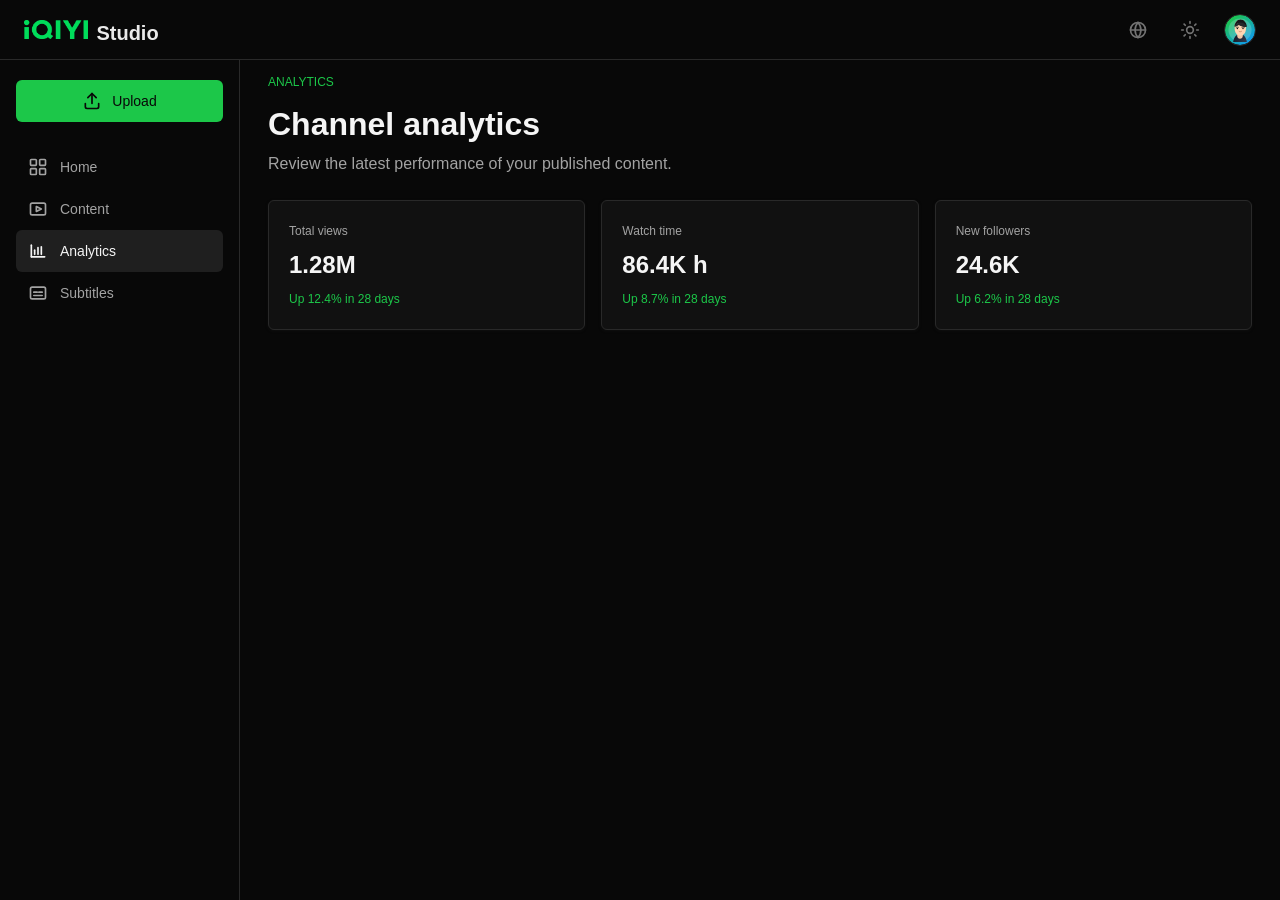
==== analytics.html @ 5b7f3abf "Fix IQ Studio home navigation and update template" ====
<!doctype html>
<html lang="zh-CN" data-theme="dark">
  <head>
    <meta charset="UTF-8" />
    <meta name="viewport" content="width=device-width, initial-scale=1.0" />
    <title>Studio</title>
    <script>
      (() => {
        const storageKey = "studio-theme";
        const root = document.documentElement;
        try {
          const savedTheme = localStorage.getItem(storageKey);
          const defaultTheme = "dark";
          const theme = savedTheme === "dark" || savedTheme === "light" ? savedTheme : defaultTheme;
          root.dataset.theme = theme;
          root.style.colorScheme = theme;
        } catch (error) {
          root.dataset.theme = "dark";
          root.style.colorScheme = "dark";
        }
      })();
    </script>
    <link rel="stylesheet" href="design-system.css" />
    <style>
      * {
        box-sizing: border-box;
      }

      html,
      body {
        height: 100%;
      }

      body {
        margin: 0;
        overflow: hidden;
        background: var(--color-bg-page);
        color: var(--color-text-default);
        font-family: "Inter", "Inter var", "PingFang SC", "Microsoft YaHei", Arial, sans-serif;
      }

      button,
      a {
        font: inherit;
      }

      .topbar {
        position: fixed;
        inset: 0 0 auto 0;
        z-index: 100;
        height: 60px;
        display: flex;
        align-items: center;
        justify-content: space-between;
        gap: 24px;
        padding: 0 24px;
        background: var(--color-bg-page);
        border-bottom: 1px solid var(--color-border-subtle);
      }

      .brand {
        display: flex;
        align-items: center;
        gap: 8px;
        min-width: 0;
        color: inherit;
        text-decoration: none;
        border-radius: var(--radius-small);
      }

      .brand:focus-visible {
        outline: 2px solid var(--color-brand-primary);
        outline-offset: 4px;
      }

      .brand-logo-link {
        display: inline-flex;
        align-items: center;
        border-radius: var(--radius-small);
      }

      .brand-logo-link:focus-visible {
        outline: none;
      }

      .brand-logo {
        display: block;
        width: auto;
        height: 20px;
        object-fit: contain;
        object-position: left center;
      }

      .brand-title {
        transform: translateY(2.5px);
        font-size: var(--text-title-2-size);
        line-height: var(--text-title-2-line-height);
        font-weight: var(--text-title-2-weight);
        letter-spacing: 0;
        white-space: nowrap;
      }

      .topbar-actions {
        display: flex;
        align-items: center;
        gap: 16px;
      }

      .language-switch,
      .theme-switch {
        position: relative;
        display: inline-flex;
      }

      .icon-button {
        width: 36px;
        height: 36px;
        display: inline-flex;
        align-items: center;
        justify-content: center;
        padding: 0;
        border: 0;
        border-radius: var(--radius-default);
        background: transparent;
        color: var(--color-text-tertiary);
        cursor: pointer;
      }

      .icon-button:hover {
        background: var(--color-bg-hover);
        color: var(--color-text-default);
      }

      .theme-icon {
        width: 20px;
        height: 20px;
      }

      html[data-theme="light"] .theme-icon-sun,
      html[data-theme="dark"] .theme-icon-moon {
        display: none;
      }

      .language-trigger:focus-visible,
      .language-switch.is-open .language-trigger {
        border-color: var(--color-action-primary);
        color: var(--color-action-primary);
        box-shadow: var(--shadow-focus);
      }

      .language-tooltip,
      .theme-tooltip {
        position: absolute;
        top: calc(100% + 8px);
        left: 50%;
        z-index: 30;
        padding: 5px 8px;
        border-radius: var(--radius-small);
        background: var(--color-bg-inverse);
        color: var(--color-text-inverse);
        font-size: var(--text-caption-size);
        line-height: var(--text-caption-line-height);
        white-space: nowrap;
        opacity: 0;
        pointer-events: none;
        transform: translate(-50%, -2px);
        transition: opacity 120ms ease 250ms, transform 120ms ease 250ms;
      }

      .language-switch:hover .language-tooltip,
      .theme-switch:hover .theme-tooltip {
        opacity: 1;
        transform: translate(-50%, 0);
      }

      .language-switch.is-open .language-tooltip,
      .language-switch.suppress-tooltip .language-tooltip,
      .language-switch.tooltip-muted .language-tooltip,
      .theme-switch.tooltip-muted .theme-tooltip,
      .theme-switch.suppress-tooltip .theme-tooltip {
        opacity: 0;
        transform: translate(-50%, -2px);
        transition-delay: 0ms;
      }

      .account-entry {
        position: relative;
        display: inline-flex;
      }

      .account-tooltip {
        position: absolute;
        top: calc(100% + 8px);
        left: 50%;
        z-index: 30;
        padding: 5px 8px;
        border-radius: var(--radius-small);
        background: var(--color-bg-inverse);
        color: var(--color-text-inverse);
        font-size: var(--text-caption-size);
        line-height: var(--text-caption-line-height);
        white-space: nowrap;
        opacity: 0;
        pointer-events: none;
        transform: translate(-50%, -2px);
        transition: opacity 120ms ease 250ms, transform 120ms ease 250ms;
      }

      .account-entry:hover .account-tooltip {
        opacity: 1;
        transform: translate(-50%, 0);
      }

      .account-entry.is-open .account-tooltip,
      .account-entry.tooltip-muted .account-tooltip,
      .account-entry.suppress-tooltip .account-tooltip {
        opacity: 0;
        transform: translate(-50%, -2px);
        transition-delay: 0ms;
      }

      .account-menu {
        position: absolute;
        top: calc(100% + 8px);
        right: 0;
        z-index: 40;
        min-width: 224px;
        padding: 6px;
        border: 1px solid var(--color-border-subtle);
        border-radius: var(--radius-default);
        background: var(--color-bg-elevated);
        box-shadow: var(--shadow-overlay);
      }

      .account-menu[hidden] {
        display: none;
      }

      .account-profile {
        display: flex;
        align-items: center;
        gap: 12px;
        padding: 8px 10px 10px;
        border-radius: var(--radius-small);
      }

      .account-profile-avatar-wrap {
        position: relative;
        width: 40px;
        height: 40px;
        flex: 0 0 auto;
        border-radius: var(--radius-full);
        overflow: hidden;
      }

      .account-profile-avatar {
        display: block;
        width: 100%;
        height: 100%;
        border-radius: inherit;
      }

      .account-profile-avatar-overlay {
        position: absolute;
        inset: 0;
        display: grid;
        place-items: center;
        background: var(--color-overlay-black-default);
        color: var(--neutral-0);
        opacity: 0;
        transition: opacity 120ms ease;
      }

      .account-profile-avatar-overlay .icon {
        width: 18px;
        height: 18px;
        stroke-width: 2;
      }

      .account-profile:hover {
        background: var(--color-bg-overlay-hover);
      }

      .account-profile:focus-within {
        background: var(--color-bg-overlay-hover);
      }

      .account-profile:hover .account-profile-avatar-overlay,
      .account-profile:focus-within .account-profile-avatar-overlay {
        opacity: 1;
      }

      .account-profile-copy {
        min-width: 0;
      }

      .account-profile-name {
        margin: 0;
        color: var(--color-text-default);
        font-size: var(--text-body-size);
        line-height: var(--text-body-line-height);
        font-weight: var(--text-body-medium-weight);
      }

      .account-profile-id {
        margin: 0;
        color: var(--color-text-default);
        font-size: var(--text-caption-size);
        line-height: var(--text-caption-line-height);
        font-weight: var(--text-caption-weight);
      }

      .account-menu-divider {
        height: 1px;
        margin: 6px 0;
        background: var(--color-border-subtle);
      }

      .account-option {
        width: 100%;
        min-height: 40px;
        display: flex;
        align-items: center;
        gap: 10px;
        padding: 0 10px;
        border: 1px solid transparent;
        border-radius: var(--radius-small);
        background: transparent;
        color: var(--color-text-default);
        cursor: pointer;
        font-size: var(--text-body-size);
        line-height: var(--text-body-line-height);
        font-weight: var(--text-body-medium-weight);
        text-align: left;
      }

      .account-option .icon {
        width: 18px;
        height: 18px;
        stroke-width: 2;
      }

      .account-option:hover {
        background: var(--color-bg-overlay-hover);
        color: var(--color-text-default);
      }

      .account-option.sign-out {
        color: var(--color-text-default);
      }

      .language-menu {
        position: absolute;
        top: calc(100% + 8px);
        right: 0;
        z-index: 40;
        min-width: 132px;
        padding: 6px;
        border: 1px solid var(--color-border-subtle);
        border-radius: var(--radius-default);
        background: var(--color-bg-elevated);
        box-shadow: var(--shadow-overlay);
      }

      .language-menu[hidden] {
        display: none;
      }

      .language-option {
        width: 100%;
        min-height: 34px;
        display: flex;
        align-items: center;
        justify-content: space-between;
        gap: 12px;
        padding: 0 10px;
        border: 0;
        border-radius: var(--radius-small);
        background: transparent;
        color: var(--color-text-secondary);
        cursor: pointer;
        font-size: var(--text-body-size);
        line-height: var(--text-body-line-height);
        font-weight: var(--text-body-medium-weight);
        text-align: left;
      }

      .language-option:hover {
        background: var(--color-bg-overlay-hover);
        color: var(--color-text-default);
      }

      .language-option[aria-selected="true"] {
        background: transparent;
        color: var(--color-action-primary);
        font-weight: var(--text-body-medium-weight);
      }

      .language-option[aria-selected="true"]:hover {
        background: var(--color-bg-overlay-hover);
        color: var(--color-action-primary);
      }

      .avatar-button {
        width: 32px;
        height: 32px;
        padding: 0;
        border: 1px solid var(--color-border-subtle);
        border-radius: var(--radius-full);
        background: var(--color-bg-container);
        cursor: pointer;
      }

      .avatar-button:focus-visible,
      .icon-button:focus-visible,
      .upload-button:focus-visible,
      .nav-link:focus-visible {
        outline: none;
      }

      .avatar-button:focus-visible,
      .icon-button:focus-visible,
      .upload-button:focus-visible {
        border-color: var(--color-action-primary);
        box-shadow: var(--shadow-focus);
      }

      .avatar {
        display: block;
        width: 100%;
        height: 100%;
        border-radius: var(--radius-full);
      }

      .sidebar {
        position: fixed;
        top: 60px;
        bottom: 0;
        left: 0;
        width: 240px;
        display: flex;
        flex-direction: column;
        gap: 0;
        padding: 20px 16px;
        background: var(--color-bg-page);
        border-right: 1px solid var(--color-border-subtle);
      }

      .upload-button {
        width: 100%;
        min-height: 42px;
        display: inline-flex;
        align-items: center;
        justify-content: center;
        gap: 10px;
        border: 0;
        border-radius: var(--radius-default);
        background: var(--color-action-primary);
        color: var(--color-text-inverse);
        font-size: var(--text-body-size);
        line-height: var(--text-body-line-height);
        font-weight: var(--text-body-medium-weight);
        cursor: pointer;
        margin-bottom: 24px;
        transition: transform 160ms ease, box-shadow 160ms ease, background 160ms ease;
      }

      .upload-button:hover {
        background: var(--color-action-primary-hover);
        box-shadow: var(--shadow-hover);
      }

      .upload-button:active {
        transform: translateY(1px);
      }

      .nav-list {
        display: grid;
        row-gap: 0;
        column-gap: 0;
        margin: 0;
        padding: 0;
        list-style: none;
      }

      .nav-link {
        min-height: 42px;
        display: flex;
        align-items: center;
        gap: 12px;
        padding: 0 12px;
        border-radius: var(--radius-default);
        color: var(--color-text-secondary);
        text-decoration: none;
        font-size: var(--text-body-size);
        line-height: var(--text-body-line-height);
        font-weight: var(--text-body-medium-weight);
        transition: background 120ms ease, color 120ms ease, transform 120ms ease;
      }

      .nav-link:hover {
        background: var(--color-bg-hover);
        color: var(--color-text-default);
      }

      .nav-link[aria-current="page"] {
        background: var(--color-bg-hover);
        color: var(--color-text-primary);
        font-weight: var(--text-body-medium-weight);
      }

      .nav-link:active {
        background: var(--color-bg-hover);
        color: var(--color-text-primary);
        transform: translateY(1px);
      }

      .icon {
        width: 20px;
        height: 20px;
        flex: 0 0 auto;
        stroke: currentColor;
        stroke-width: 2;
        stroke-linecap: round;
        stroke-linejoin: round;
        fill: none;
      }

      .shell {
        height: 100%;
        padding: 60px 0 0 240px;
      }

      .workspace {
        height: 100%;
        overflow: auto;
        padding: 12px 28px 28px;
      }

      .workspace-inner {
        min-height: 460px;
        display: grid;
        align-content: start;
        gap: 12px;
        padding: 0;
      }

      .eyebrow {
        margin: 0;
        color: var(--color-action-primary);
        font-size: var(--text-caption-medium-size);
        line-height: var(--text-caption-medium-line-height);
        font-weight: var(--text-caption-medium-weight);
        text-transform: uppercase;
      }

      .title-frame {
        display: grid;
        gap: 8px;
      }

      h1 {
        max-width: 720px;
        margin: 0;
        font-size: var(--text-display-size);
        line-height: var(--text-display-line-height);
        letter-spacing: 0;
      }

      .summary {
        max-width: 720px;
        margin: 0;
        color: var(--color-text-secondary);
        font-size: var(--text-body-large-size);
        line-height: var(--text-body-large-line-height);
        font-weight: var(--text-body-large-weight);
      }


      .analytics-grid {
        display: grid;
        grid-template-columns: repeat(3, minmax(0, 1fr));
        gap: 16px;
        margin-top: 12px;
      }

      .metric-card {
        min-width: 0;
        display: grid;
        gap: 8px;
        padding: 20px;
        border: 1px solid var(--color-border-subtle);
        border-radius: var(--radius-default);
        background: var(--color-bg-container);
        box-shadow: var(--shadow-surface);
      }

      .metric-label {
        color: var(--color-text-secondary);
        font-size: var(--text-caption-size);
        line-height: var(--text-caption-line-height);
        font-weight: var(--text-caption-weight);
      }

      .metric-value {
        color: var(--color-text-primary);
        font-size: var(--text-title-1-size);
        line-height: var(--text-title-1-line-height);
        font-weight: var(--text-title-1-weight);
      }

      .metric-change {
        color: var(--color-status-success);
        font-size: var(--text-caption-medium-size);
        line-height: var(--text-caption-medium-line-height);
        font-weight: var(--text-caption-medium-weight);
      }

      @media (max-width: 900px) {
        .analytics-grid { grid-template-columns: 1fr; }
      }

      @media (max-width: 720px) {
        body {
          overflow: auto;
        }

        .topbar {
          padding: 0 16px;
        }

        .brand-logo {
          height: 20px;
        }

        .brand-title {
          font-size: var(--text-title-3-size);
          line-height: var(--text-title-3-line-height);
          font-weight: var(--text-title-3-weight);
        }

        .sidebar {
          position: fixed;
          top: 60px;
          right: 0;
          bottom: auto;
          width: 100%;
          height: auto;
          padding: 12px 16px;
          border-right: 0;
          border-bottom: 1px solid var(--color-border-subtle);
        }

        .nav-list {
          grid-auto-flow: column;
          grid-auto-columns: max-content;
          overflow-x: auto;
          padding-bottom: 4px;
        }

        .shell {
          height: auto;
          padding: 158px 0 0;
        }

        .workspace {
          padding: 20px 16px;
        }

        .workspace-inner {
          padding: 0;
        }

        h1 {
          font-size: var(--text-title-1-size);
          line-height: var(--text-title-1-line-height);
        }
      }
    </style>
  </head>
  <body>
    <header class="topbar">
      <a class="brand" href="index.html" aria-label="IQ Studio home">
        <img class="brand-logo" src="logo.png" alt="iQIYI" />
        <span class="brand-title" data-i18n="studio">Studio</span>
      </a>
      <div class="topbar-actions">
        <div class="language-switch">
          <button class="icon-button language-trigger" type="button" aria-label="Switch language" data-i18n-aria-label="switchLanguage" aria-haspopup="listbox" aria-expanded="false">
            <svg class="icon" viewBox="0 0 24 24" aria-hidden="true">
              <circle cx="12" cy="12" r="9" />
              <path d="M3 12h18" />
              <path d="M12 3c2.3 2.5 3.5 5.5 3.5 9S14.3 18.5 12 21" />
              <path d="M12 3c-2.3 2.5-3.5 5.5-3.5 9s1.2 6.5 3.5 9" />
            </svg>
          </button>
          <span class="language-tooltip" role="tooltip" data-i18n="languageTooltip">Language</span>
          <div class="language-menu" role="listbox" aria-label="Language" data-i18n-aria-label="languageTooltip" hidden>
            <button class="language-option" type="button" role="option" data-lang="en" aria-selected="true">English</button>
            <button class="language-option" type="button" role="option" data-lang="zh" aria-selected="false">中文</button>
          </div>
        </div>
        <div class="theme-switch">
          <button class="icon-button theme-toggle" type="button" aria-label="Switch to light mode" data-theme-toggle>
            <svg class="icon theme-icon theme-icon-moon" viewBox="0 0 24 24" aria-hidden="true" data-theme-toggle-icon>
              <path d="M21 12.8A8.5 8.5 0 1 1 11.2 3a6.8 6.8 0 0 0 9.8 9.8Z" />
            </svg>
            <svg class="icon theme-icon theme-icon-sun" viewBox="0 0 24 24" aria-hidden="true">
              <circle cx="12" cy="12" r="4" />
              <path d="M12 2v2" />
              <path d="M12 20v2" />
              <path d="m4.93 4.93 1.41 1.41" />
              <path d="m17.66 17.66 1.41 1.41" />
              <path d="M2 12h2" />
              <path d="M20 12h2" />
              <path d="m6.34 17.66-1.41 1.41" />
              <path d="m19.07 4.93-1.41 1.41" />
            </svg>
          </button>
          <span class="theme-tooltip" role="tooltip" data-theme-tooltip>Light mode</span>
        </div>
        <div class="account-entry">
          <button class="avatar-button account-trigger" type="button" aria-label="Account" data-i18n-aria-label="accountTooltip" aria-haspopup="menu" aria-expanded="false">
            <img class="avatar" src="assets/avatar.svg" alt="" />
          </button>
          <span class="account-tooltip" role="tooltip" data-i18n="accountTooltip">Account</span>
          <div class="account-menu" role="menu" aria-label="Account" data-i18n-aria-label="accountTooltip" hidden>
            <div class="account-profile" role="none">
              <span class="account-profile-avatar-wrap" aria-hidden="true">
                <img class="account-profile-avatar" src="assets/avatar.svg" alt="" />
                <span class="account-profile-avatar-overlay">
                  <svg class="icon" viewBox="0 0 24 24">
                    <path d="M15 3h6v6" />
                    <path d="M10 14 21 3" />
                    <path d="M21 14v5a2 2 0 0 1-2 2H5a2 2 0 0 1-2-2V5a2 2 0 0 1 2-2h5" />
                  </svg>
                </span>
              </span>
              <div class="account-profile-copy">
                <p class="account-profile-name" data-i18n="userName">用户名</p>
                <p class="account-profile-id" data-i18n="iqId">IQ ID：1461926038</p>
              </div>
            </div>
            <div class="account-menu-divider" role="separator" aria-hidden="true"></div>
            <button class="account-option" type="button" role="menuitem">
              <svg class="icon" viewBox="0 0 24 24" aria-hidden="true">
                <circle cx="12" cy="8" r="4" />
                <path d="M4 21c1.8-5 4.5-7 8-7s6.2 2 8 7" />
              </svg>
              <span data-i18n="accountSetting">Account Setting</span>
            </button>
            <button class="account-option" type="button" role="menuitem">
              <svg class="icon" viewBox="0 0 24 24" aria-hidden="true">
                <path d="M12 15.5a3.5 3.5 0 1 0 0-7 3.5 3.5 0 0 0 0 7Z" />
                <path d="M19.4 15a1.7 1.7 0 0 0 .3 1.9l.1.1a2 2 0 0 1-2.8 2.8l-.1-.1a1.7 1.7 0 0 0-1.9-.3 1.7 1.7 0 0 0-1 1.6V21a2 2 0 0 1-4 0v-.1a1.7 1.7 0 0 0-1-1.6 1.7 1.7 0 0 0-1.9.3l-.1.1a2 2 0 0 1-2.8-2.8l.1-.1A1.7 1.7 0 0 0 4.6 15a1.7 1.7 0 0 0-1.6-1H3a2 2 0 0 1 0-4h.1a1.7 1.7 0 0 0 1.6-1 1.7 1.7 0 0 0-.3-1.9l-.1-.1A2 2 0 0 1 7 4.2l.1.1a1.7 1.7 0 0 0 1.9.3 1.7 1.7 0 0 0 1-1.6V3a2 2 0 0 1 4 0v.1a1.7 1.7 0 0 0 1 1.6 1.7 1.7 0 0 0 1.9-.3l.1-.1A2 2 0 0 1 19.8 7l-.1.1a1.7 1.7 0 0 0-.3 1.9 1.7 1.7 0 0 0 1.6 1h.1a2 2 0 0 1 0 4H21a1.7 1.7 0 0 0-1.6 1Z" />
              </svg>
              <span data-i18n="settings">Settings</span>
            </button>
            <button class="account-option sign-out" type="button" role="menuitem">
              <svg class="icon" viewBox="0 0 24 24" aria-hidden="true">
                <path d="M10 17l5-5-5-5" />
                <path d="M15 12H3" />
                <path d="M21 4v16" />
              </svg>
              <span data-i18n="signOut">Sign Out</span>
            </button>
          </div>
        </div>
      </div>
    </header>

    <aside class="sidebar" aria-label="Primary navigation">
      <button class="upload-button" type="button">
        <svg class="icon" viewBox="0 0 24 24" aria-hidden="true">
          <path d="M12 15V3" />
          <path d="M7 8l5-5 5 5" />
          <path d="M4 15v4a2 2 0 0 0 2 2h12a2 2 0 0 0 2-2v-4" />
        </svg>
        <span data-i18n="upload">Upload</span>
      </button>

      <nav>
        <ul class="nav-list">
          <li>
            <a class="nav-link" href="index.html">
              <svg class="icon" viewBox="0 0 24 24" aria-hidden="true">
                <rect x="3" y="3" width="7" height="7" rx="1" />
                <rect x="14" y="3" width="7" height="7" rx="1" />
                <rect x="14" y="14" width="7" height="7" rx="1" />
                <rect x="3" y="14" width="7" height="7" rx="1" />
              </svg>
              <span data-i18n="dashboard">Home</span>
            </a>
          </li>
          <li>
            <a class="nav-link" href="content.html">
              <svg class="icon" viewBox="0 0 24 24" aria-hidden="true">
                <rect x="3" y="5" width="18" height="14" rx="2" />
                <path d="m10 9 6 3-6 3V9Z" />
              </svg>
              <span data-i18n="content">Content</span>
            </a>
          </li>
          <li>
            <a class="nav-link" href="analytics.html" aria-current="page">
              <svg class="icon" viewBox="0 0 24 24" aria-hidden="true">
                <path d="M4 19V5" />
                <path d="M4 19h16" />
                <path d="M8 16v-5" />
                <path d="M12 16V8" />
                <path d="M16 16v-9" />
              </svg>
              <span data-i18n="analytics">Analytics</span>
            </a>
          </li>
          <li>
            <a class="nav-link" href="#">
              <svg class="icon" viewBox="0 0 24 24" aria-hidden="true">
                <rect x="3" y="5" width="18" height="14" rx="2" />
                <path d="M7 11h4" />
                <path d="M13 11h4" />
                <path d="M7 15h10" />
              </svg>
              <span data-i18n="subtitles">Subtitles</span>
            </a>
          </li>
        </ul>
      </nav>

    </aside>

    <main class="shell">
      <section class="workspace" aria-label="Analytics workspace">
        <div class="workspace-inner">
          <p class="eyebrow" data-i18n="analytics">Analytics</p>
          <div class="title-frame">
            <h1 data-i18n="analyticsTitle">Channel analytics</h1>
            <p class="summary" data-i18n="analyticsSummary">Review the latest performance of your published content.</p>
          </div>
          <div class="analytics-grid" aria-label="Key metrics" data-i18n-aria-label="keyMetrics">
            <article class="metric-card">
              <span class="metric-label" data-i18n="totalViews">Total views</span>
              <strong class="metric-value">1.28M</strong>
              <span class="metric-change" data-i18n="viewsChange">Up 12.4% in 28 days</span>
            </article>
            <article class="metric-card">
              <span class="metric-label" data-i18n="watchTime">Watch time</span>
              <strong class="metric-value">86.4K h</strong>
              <span class="metric-change" data-i18n="watchTimeChange">Up 8.7% in 28 days</span>
            </article>
            <article class="metric-card">
              <span class="metric-label" data-i18n="followers">New followers</span>
              <strong class="metric-value">24.6K</strong>
              <span class="metric-change" data-i18n="followersChange">Up 6.2% in 28 days</span>
            </article>
          </div>
        </div>
      </section>
    </main>
    <script>
      const messages = {
        en: {
          studio: "Studio",
          languageTooltip: "Language",
          switchLanguage: "Switch language",
          switchToDarkMode: "Dark mode",
          switchToLightMode: "Light mode",
          accountTooltip: "Account",
          accountSetting: "Account Setting",
          signOut: "Sign Out",
          userName: "用户名",
          iqId: "IQ ID: 1461926038",
          upload: "Upload",
          dashboard: "Home",
          content: "Content",
          analytics: "Analytics",
          subtitles: "Subtitles",
          settings: "Settings",
          pageTitle: "Analytics | Studio",
          dashboardTitle: "Welcome back to Studio",
          dashboardSummary: "Upload assets, manage content, review analytics, and prepare subtitles from a clean workspace shell.",
          analyticsTitle: "Channel analytics", analyticsSummary: "Review the latest performance of your published content.", keyMetrics: "Key metrics", totalViews: "Total views", viewsChange: "Up 12.4% in 28 days", watchTime: "Watch time", watchTimeChange: "Up 8.7% in 28 days", followers: "New followers", followersChange: "Up 6.2% in 28 days"
        },
        zh: {
          studio: "Studio",
          languageTooltip: "语言",
          switchLanguage: "切换语言",
          switchToDarkMode: "夜间模式",
          switchToLightMode: "浅色模式",
          accountTooltip: "账号",
          accountSetting: "账号设置",
          signOut: "退出登录",
          userName: "用户名",
          iqId: "IQ ID：1461926038",
          upload: "上传",
          dashboard: "首页",
          content: "内容",
          analytics: "数据分析",
          subtitles: "字幕",
          settings: "设置",
          pageTitle: "数据分析 | Studio",
          dashboardTitle: "欢迎回到 Studio",
          dashboardSummary: "上传素材、管理视频内容、查看数据分析，并为工作流准备字幕。",
          analyticsTitle: "频道数据分析", analyticsSummary: "查看已发布内容的近期表现。", keyMetrics: "关键指标", totalViews: "总播放量", viewsChange: "近 28 天增长 12.4%", watchTime: "观看时长", watchTimeChange: "近 28 天增长 8.7%", followers: "新增关注", followersChange: "近 28 天增长 6.2%"
        }
      };

      const trigger = document.querySelector(".language-trigger");
      const languageSwitch = document.querySelector(".language-switch");
      const themeSwitch = document.querySelector(".theme-switch");
      const menu = document.querySelector(".language-menu");
      const options = document.querySelectorAll(".language-option");
      const accountEntry = document.querySelector(".account-entry");
      const accountTrigger = document.querySelector(".account-trigger");
      const accountMenu = document.querySelector(".account-menu");
      const themeToggle = document.querySelector("[data-theme-toggle]");
      const themeTooltip = document.querySelector("[data-theme-tooltip]");
      let currentLanguage = "en";

      function t(key, ...args) {
        const message = messages[currentLanguage][key] ?? messages.en[key] ?? key;
        return typeof message === "function" ? message(...args) : message;
      }

      function setTheme(theme, persist = true) {
        const nextTheme = theme === "dark" ? "dark" : "light";
        document.documentElement.dataset.theme = nextTheme;
        document.documentElement.style.colorScheme = nextTheme;
        if (themeToggle) {
          const label = nextTheme === "dark" ? t("switchToLightMode") : t("switchToDarkMode");
          themeToggle.setAttribute("aria-label", label);
          if (themeTooltip) {
            themeTooltip.textContent = label;
          }
        }
        if (persist) {
          try {
            localStorage.setItem("studio-theme", nextTheme);
          } catch (error) {}
        }
      }

      function syncThemePreference() {
        const currentTheme = document.documentElement.dataset.theme === "dark" ? "dark" : "light";
        setTheme(currentTheme, false);
      }

      themeToggle?.addEventListener("click", () => {
        themeSwitch?.classList.add("suppress-tooltip");
        if (themeSwitch) setActiveTooltipContainer(themeSwitch);
        const nextTheme = document.documentElement.dataset.theme === "dark" ? "light" : "dark";
        setTheme(nextTheme);
        themeToggle.blur();
      });

      function setLanguage(lang) {
        const nextLang = messages[lang] ? lang : "en";
        currentLanguage = nextLang;
        document.documentElement.lang = nextLang === "zh" ? "zh-CN" : "en";
        document.title = t("pageTitle");
        document.querySelectorAll("[data-i18n]").forEach((node) => {
          const key = node.dataset.i18n;
          node.textContent = t(key);
        });
        document.querySelectorAll("[data-i18n-aria-label]").forEach((node) => {
          node.setAttribute("aria-label", t(node.dataset.i18nAriaLabel));
        });
        document.querySelectorAll("[data-i18n-placeholder]").forEach((node) => {
          node.setAttribute("placeholder", t(node.dataset.i18nPlaceholder));
        });
        options.forEach((option) => {
          option.setAttribute("aria-selected", String(option.dataset.lang === nextLang));
        });
        syncThemePreference();
        window.dispatchEvent(new CustomEvent("studio:languagechange", { detail: { language: nextLang } }));
        try {
          localStorage.setItem("studio-language", nextLang);
        } catch (error) {}
      }

      function suppressTooltipIfHidden(container, tooltipSelector) {
        const tooltip = container.querySelector(tooltipSelector);
        const tooltipOpacity = tooltip ? parseFloat(getComputedStyle(tooltip).opacity) : 0;
        if (tooltipOpacity < 0.95) {
          container.classList.add("suppress-tooltip");
        }
      }

      const tooltipContainers = [languageSwitch, themeSwitch, accountEntry].filter(Boolean);

      function setActiveTooltipContainer(activeContainer) {
        tooltipContainers.forEach((container) => {
          container.classList.toggle("tooltip-muted", container !== activeContainer);
        });
      }

      function clearTooltipContainerMutes() {
        tooltipContainers.forEach((container) => {
          container.classList.remove("tooltip-muted");
        });
      }

      tooltipContainers.forEach((container) => {
        container.addEventListener("pointerenter", () => {
          setActiveTooltipContainer(container);
        });
        container.addEventListener("focusin", () => {
          setActiveTooltipContainer(container);
        });
        container.addEventListener("pointerleave", () => {
          container.classList.remove("suppress-tooltip");
          if (!tooltipContainers.some((item) => item.matches(":hover"))) {
            clearTooltipContainerMutes();
          }
        });
        container.addEventListener("focusout", (event) => {
          if (!container.contains(event.relatedTarget)) {
            container.classList.remove("suppress-tooltip");
            if (!tooltipContainers.some((item) => item.contains(event.relatedTarget))) {
              clearTooltipContainerMutes();
            }
          }
        });
      });

      trigger.addEventListener("click", (event) => {
        event.stopPropagation();
        const isOpen = !menu.hidden;
        languageSwitch.classList.add("suppress-tooltip");
        setActiveTooltipContainer(languageSwitch);
        if (!isOpen) {
          suppressTooltipIfHidden(languageSwitch, ".language-tooltip");
        }
        menu.hidden = isOpen;
        languageSwitch.classList.toggle("is-open", !isOpen);
        trigger.setAttribute("aria-expanded", String(!isOpen));
        accountMenu.hidden = true;
        accountEntry.classList.remove("is-open");
        accountTrigger.setAttribute("aria-expanded", "false");
      });

      options.forEach((option) => {
        option.addEventListener("click", () => {
          languageSwitch.classList.add("suppress-tooltip");
          setLanguage(option.dataset.lang);
          menu.hidden = true;
          languageSwitch.classList.remove("is-open");
          trigger.setAttribute("aria-expanded", "false");
          trigger.blur();
          option.blur();
        });
      });

      document.addEventListener("click", (event) => {
        if (!event.target.closest(".language-switch")) {
          menu.hidden = true;
          languageSwitch.classList.remove("is-open");
          trigger.setAttribute("aria-expanded", "false");
        }
        if (!event.target.closest(".account-entry")) {
          accountMenu.hidden = true;
          accountEntry.classList.remove("is-open");
          accountTrigger.setAttribute("aria-expanded", "false");
        }
      });

      accountTrigger.addEventListener("click", (event) => {
        event.stopPropagation();
        const isOpen = !accountMenu.hidden;
        accountEntry.classList.add("suppress-tooltip");
        setActiveTooltipContainer(accountEntry);
        if (!isOpen) {
          suppressTooltipIfHidden(accountEntry, ".account-tooltip");
        }
        accountMenu.hidden = isOpen;
        accountEntry.classList.toggle("is-open", !isOpen);
        accountTrigger.setAttribute("aria-expanded", String(!isOpen));
        menu.hidden = true;
        languageSwitch.classList.remove("is-open");
        trigger.setAttribute("aria-expanded", "false");
      });

      setLanguage(localStorage.getItem("studio-language") || "en");
    </script>
  </body>
</html>
---- design-system.css ----
:root {
  /* Primitive palette: only the semantic layer below may consume these. */
  --brand-0: #f0fdf3;
  --brand-1: #dbfde3;
  --brand-2: #b9f9c9;
  --brand-3: #82f39f;
  --brand-4: #45e36e;
  --brand-5: #1cc749;
  --brand-6: #00ae2e;
  --brand-7: #118430;
  --brand-8: #13682a;
  --brand-9: #125526;
  --success-0: #f0fff1;
  --success-1: #c3faca;
  --success-5: #1cc749;
  --success-6: #0ea13a;
  --success-7: #057a2c;
  --success-8: #00541f;
  --danger-0: #fff1f0;
  --danger-1: #ffccc7;
  --danger-5: #f5222d;
  --danger-6: #cf1322;
  --danger-7: #a8071a;
  --danger-8: #820014;
  --warning-0: #fff7e6;
  --warning-1: #ffe7ba;
  --warning-5: #fa8c16;
  --warning-6: #d46b08;
  --warning-7: #ad4e00;
  --warning-8: #873800;
  --info-0: #e6f4ff;
  --info-1: #bae0ff;
  --info-3: #69b1ff;
  --info-4: #4096ff;
  --info-5: #1677ff;
  --info-6: #0958d9;
  --info-7: #003eb3;
  --info-8: #002c8c;
  --neutral-0: #fff;
  --neutral-1: #f5f5f5;
  --neutral-2: #eaeaea;
  --neutral-3: #ddd;
  --neutral-4: #a3a3a3;
  --neutral-5: #737373;
  --neutral-6: #666;
  --neutral-7: #3d3d3d;
  --neutral-8: #292929;
  --neutral-9: #1f1f1f;
  --neutral-10: #171717;
  --neutral-11: #111;
  --neutral-12: #080808;
  --neutral-13: #000;

  /* Semantic colors — light mode. */
  --color-text-top: var(--neutral-12);
  --color-text-primary: var(--neutral-10);
  --color-text-default: var(--neutral-9);
  --color-text-secondary: var(--neutral-7);
  --color-text-tertiary: var(--neutral-6);
  --color-text-disabled: var(--neutral-4);
  --color-text-inverse: var(--neutral-0);
  --color-text-link: var(--info-5);
  --color-text-link-hover: var(--info-6);
  --color-text-link-disabled: var(--neutral-4);
  --color-bg-page: var(--neutral-0);
  --color-bg-container: var(--neutral-0);
  --color-bg-elevated: var(--neutral-0);
  --color-bg-overlay-hover: var(--neutral-2);
  --color-bg-subtle: var(--neutral-1);
  --color-bg-hover: var(--neutral-1);
  --color-bg-selected: var(--brand-0);
  --color-bg-disabled: var(--neutral-2);
  --color-bg-inverse: var(--neutral-9);
  --color-border-default: var(--neutral-3);
  --color-border-subtle: var(--neutral-2);
  --color-border-strong: var(--neutral-4);
  --color-border-focus: var(--brand-5);
  --color-border-disabled: var(--neutral-2);
  --color-action-primary: var(--brand-5);
  --color-action-primary-hover: var(--brand-6);
  --color-action-primary-bg: var(--brand-0);
  --color-action-primary-bg-hover: var(--brand-1);
  --color-action-primary-disabled: var(--neutral-1);
  --color-action-neutral-bg-hover: color-mix(in srgb, var(--color-text-primary) 10%, transparent);
  --color-status-success: var(--success-5);
  --color-status-success-border: var(--success-5);
  --color-status-success-hover: var(--success-6);
  --color-status-success-bg: var(--success-0);
  --color-status-success-bg-hover: var(--success-1);
  --color-status-error: var(--danger-5);
  --color-status-error-border: var(--danger-5);
  --color-status-error-hover: var(--danger-6);
  --color-status-error-bg: var(--danger-0);
  --color-status-error-bg-hover: var(--danger-1);
  --color-status-warning: var(--warning-5);
  --color-status-warning-border: var(--warning-5);
  --color-status-warning-hover: var(--warning-6);
  --color-status-warning-bg: var(--warning-0);
  --color-status-warning-bg-hover: var(--warning-1);
  --color-status-info: var(--info-5);
  --color-status-info-border: var(--info-5);
  --color-status-info-hover: var(--info-6);
  --color-status-info-bg: var(--info-0);
  --color-status-info-bg-hover: var(--info-1);
  --color-category-blue: #2563eb;
  --color-category-cyan: #0e7490;
  --color-category-teal: #0f766e;
  --color-category-green: #15803d;
  --color-category-lime: #4d7c0f;
  --color-category-yellow: #a16207;
  --color-category-orange: #c2410c;
  --color-category-red: #dc2626;
  --color-category-magenta: #a21caf;
  --color-category-purple: #7c3aed;
  --color-overlay-black-strong: color-mix(in srgb, var(--neutral-10) 75%, transparent);
  --color-overlay-black-default: color-mix(in srgb, var(--neutral-10) 50%, transparent);
  --color-overlay-black-subtle: color-mix(in srgb, var(--neutral-10) 35%, transparent);
  --color-overlay-white-strong: color-mix(in srgb, var(--neutral-0) 75%, transparent);
  --color-overlay-white-default: color-mix(in srgb, var(--neutral-0) 50%, transparent);
  --color-overlay-white-subtle: color-mix(in srgb, var(--neutral-0) 35%, transparent);

  /* Semantic radii. */
  --radius-small: 4px;
  --radius-default: 6px;
  --radius-large: 8px;
  --radius-xlarge: 12px;
  --radius-full: 9999px;

  /* Text styles. Color intentionally remains independent. */
  --text-display-size: 32px;
  --text-display-weight: 600;
  --text-display-line-height: 40px;
  --text-title-1-size: 24px;
  --text-title-1-weight: 600;
  --text-title-1-line-height: 32px;
  --text-title-2-size: 20px;
  --text-title-2-weight: 600;
  --text-title-2-line-height: 28px;
  --text-title-3-size: 16px;
  --text-title-3-weight: 600;
  --text-title-3-line-height: 24px;
  --text-body-large-size: 16px;
  --text-body-large-weight: 400;
  --text-body-large-line-height: 24px;
  --text-body-size: 14px;
  --text-body-weight: 400;
  --text-body-line-height: 22px;
  --text-body-medium-size: 14px;
  --text-body-medium-weight: 500;
  --text-body-medium-line-height: 22px;
  --text-caption-size: 12px;
  --text-caption-weight: 400;
  --text-caption-line-height: 20px;
  --text-caption-medium-size: 12px;
  --text-caption-medium-weight: 500;
  --text-caption-medium-line-height: 20px;

  --shadow-surface: 0 1px 3px color-mix(in srgb, var(--neutral-10) 6%, transparent);
  --shadow-hover: 0 4px 12px color-mix(in srgb, var(--neutral-10) 8%, transparent);
  --shadow-overlay: 0 8px 24px color-mix(in srgb, var(--color-bg-inverse) 5%, transparent);
  --shadow-focus: 0 0 0 3px color-mix(in srgb, var(--color-border-focus) 24%, transparent);

  /* Compatibility aliases. Existing components resolve through semantics. */
  --color-bg-header: var(--color-bg-container);
  --color-bg-surface: var(--color-bg-container);
  --color-text-muted: var(--color-text-tertiary);
  --color-brand-primary: var(--color-action-primary);
  --color-brand-hover: var(--color-action-primary-hover);
  --color-brand-active: var(--brand-7);
  --color-mask: var(--color-overlay-black-default);
  --color-shadow: color-mix(in srgb, var(--neutral-10) 8%, transparent);
  --brand: var(--color-action-primary);
  --brand-600: var(--color-action-primary-hover);
  --text: var(--color-text-default);
  --muted: var(--color-text-secondary);
  --line: var(--color-border-subtle);
  --surface: var(--color-bg-container);
  --page: var(--color-bg-page);
  --nav-hover: var(--color-bg-hover);
  --nav-active: var(--color-bg-selected);
  --focus: var(--shadow-focus);
  --radius: var(--radius-default);
  --danger: var(--color-status-error);
}

html[data-theme="dark"] {
  --color-text-top: var(--neutral-0);
  --color-text-primary: var(--neutral-1);
  --color-text-default: var(--neutral-2);
  --color-text-secondary: var(--neutral-4);
  --color-text-tertiary: var(--neutral-5);
  --color-text-disabled: var(--neutral-6);
  --color-text-inverse: var(--neutral-12);
  --color-text-link: var(--info-4);
  --color-text-link-hover: var(--info-3);
  --color-text-link-disabled: var(--neutral-6);
  --color-bg-page: var(--neutral-12);
  --color-bg-container: var(--neutral-11);
  --color-bg-elevated: var(--neutral-10);
  --color-bg-overlay-hover: var(--neutral-8);
  --color-bg-subtle: var(--neutral-9);
  --color-bg-hover: var(--neutral-9);
  --color-bg-selected: var(--neutral-8);
  --color-bg-disabled: var(--neutral-8);
  --color-bg-inverse: var(--neutral-0);
  --color-border-default: var(--neutral-7);
  --color-border-subtle: var(--neutral-8);
  --color-border-strong: var(--neutral-6);
  --color-border-disabled: var(--neutral-8);
  --color-action-primary-bg: var(--brand-8);
  --color-action-primary-bg-hover: var(--brand-7);
  --color-action-primary-disabled: var(--neutral-9);
  --color-status-success-bg: var(--success-8);
  --color-status-success-bg-hover: var(--success-7);
  --color-status-error-bg: var(--danger-8);
  --color-status-error-bg-hover: var(--danger-7);
  --color-status-warning-bg: var(--warning-8);
  --color-status-warning-bg-hover: var(--warning-7);
  --color-status-info-bg: var(--info-8);
  --color-status-info-bg-hover: var(--info-7);
  --color-category-blue: #4096ff;
  --color-category-cyan: #22d3ee;
  --color-category-teal: #2dd4bf;
  --color-category-green: #4ade80;
  --color-category-lime: #a3e635;
  --color-category-yellow: #facc15;
  --color-category-orange: #fb923c;
  --color-category-red: #f87171;
  --color-category-magenta: #e879f9;
  --color-category-purple: #a78bfa;
  --shadow-surface: 0 1px 3px color-mix(in srgb, var(--neutral-10) 48%, transparent);
  --shadow-hover: 0 4px 12px color-mix(in srgb, var(--neutral-10) 56%, transparent);
}

html,
body,
button,
input,
textarea,
select {
  font-family: "Inter", "Inter var", "PingFang SC", "Microsoft YaHei", Arial, sans-serif;
}

body {
  font-size: var(--text-body-size);
  font-weight: var(--text-body-weight);
  line-height: var(--text-body-line-height);
  background: var(--color-bg-page);
  color: var(--color-text-default);
}

.text-display { font-size: var(--text-display-size); font-weight: var(--text-display-weight); line-height: var(--text-display-line-height); }
.text-title-1 { font-size: var(--text-title-1-size); font-weight: var(--text-title-1-weight); line-height: var(--text-title-1-line-height); }
.text-title-2 { font-size: var(--text-title-2-size); font-weight: var(--text-title-2-weight); line-height: var(--text-title-2-line-height); }
.text-title-3 { font-size: var(--text-title-3-size); font-weight: var(--text-title-3-weight); line-height: var(--text-title-3-line-height); }
.text-body-large { font-size: var(--text-body-large-size); font-weight: var(--text-body-large-weight); line-height: var(--text-body-large-line-height); }
.text-body { font-size: var(--text-body-size); font-weight: var(--text-body-weight); line-height: var(--text-body-line-height); }
.text-body-medium { font-size: var(--text-body-medium-size); font-weight: var(--text-body-medium-weight); line-height: var(--text-body-medium-line-height); }
.text-caption { font-size: var(--text-caption-size); font-weight: var(--text-caption-weight); line-height: var(--text-caption-line-height); }
.text-caption-medium { font-size: var(--text-caption-medium-size); font-weight: var(--text-caption-medium-weight); line-height: var(--text-caption-medium-line-height); }

h1 { font-size: var(--text-title-1-size); font-weight: var(--text-title-1-weight); line-height: var(--text-title-1-line-height); color: var(--color-text-primary); }
h2 { font-size: var(--text-title-2-size); font-weight: var(--text-title-2-weight); line-height: var(--text-title-2-line-height); color: var(--color-text-primary); }
h3, h4, h5, h6 { font-size: var(--text-title-3-size); font-weight: var(--text-title-3-weight); line-height: var(--text-title-3-line-height); color: var(--color-text-primary); }
a { color: var(--color-text-link); }
a:hover { color: var(--color-text-link-hover); }
:focus-visible { outline: 0; box-shadow: var(--shadow-focus); }
::placeholder { color: var(--color-text-tertiary); }
*:disabled, [aria-disabled="true"] { color: var(--color-text-disabled); }
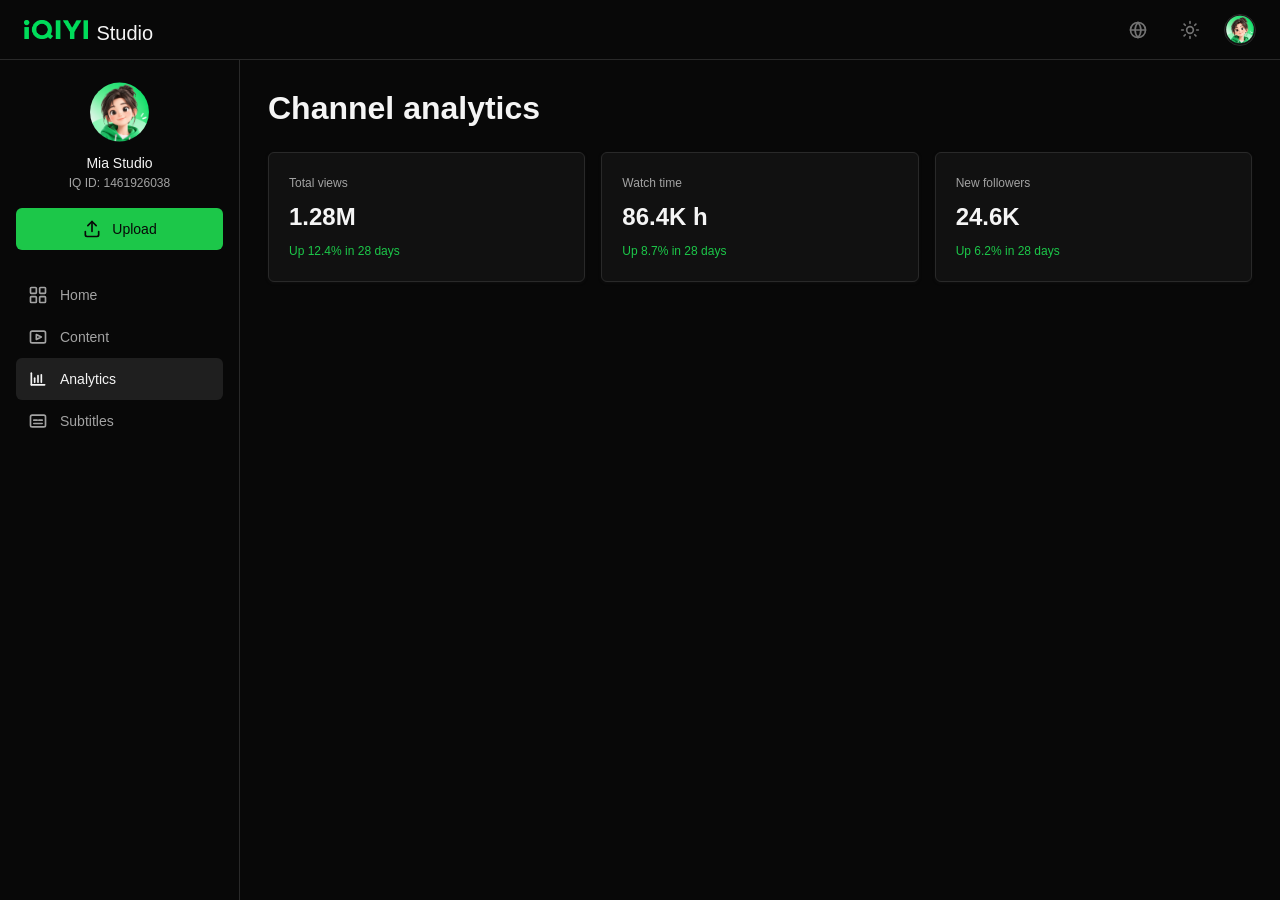
==== commit e7ec900a: "Update creator center studio demo" ====
--- a/analytics.html
+++ b/analytics.html
@@ -93,12 +93,17 @@
 
       .brand-title {
         transform: translateY(2.5px);
+        color: var(--color-text-primary);
         font-size: var(--text-title-2-size);
         line-height: var(--text-title-2-line-height);
-        font-weight: var(--text-title-2-weight);
+        font-weight: 400;
         letter-spacing: 0;
         white-space: nowrap;
       }
+
+      .brand:hover .brand-title,
+      .brand:focus-visible .brand-title,
+      .brand:active .brand-title { color: var(--color-text-primary); }
 
       .topbar-actions {
         display: flex;
@@ -145,7 +150,10 @@
       .language-switch.is-open .language-trigger {
         border-color: var(--color-action-primary);
         color: var(--color-action-primary);
-        box-shadow: var(--shadow-focus);
+      }
+
+      .language-trigger:focus-visible {
+        box-shadow: none;
       }
 
       .language-tooltip,
@@ -446,6 +454,14 @@
         border-right: 1px solid var(--color-border-subtle);
       }
 
+      .sidebar-profile { width: 100%; display: flex; flex-direction: column; align-items: center; gap: 8px; padding: 0 12px 16px; margin-bottom: 0; text-align: center; }
+      .sidebar-profile-avatar { width: 64px; height: 64px; display: block; border-radius: var(--radius-full); }
+      .avatar, .account-profile-avatar, .sidebar-profile-avatar { clip-path: circle(46% at 50% 50%); }
+      .sidebar-profile-copy { min-width: 0; width: 100%; }
+      .sidebar-profile-name, .sidebar-profile-id { margin: 0; overflow: hidden; text-overflow: ellipsis; white-space: nowrap; }
+      .sidebar-profile-name { color: var(--color-text-primary); font-size: var(--text-body-size); line-height: var(--text-body-line-height); font-weight: var(--text-body-medium-weight); }
+      .sidebar-profile-id { color: var(--color-text-secondary); font-size: 12px; line-height: 18px; }
+
       .upload-button {
         width: 100%;
         min-height: 42px;
@@ -534,7 +550,7 @@
       .workspace {
         height: 100%;
         overflow: auto;
-        padding: 12px 28px 28px;
+        padding: 28px;
       }
 
       .workspace-inner {
@@ -545,15 +561,6 @@
         padding: 0;
       }
 
-      .eyebrow {
-        margin: 0;
-        color: var(--color-action-primary);
-        font-size: var(--text-caption-medium-size);
-        line-height: var(--text-caption-medium-line-height);
-        font-weight: var(--text-caption-medium-weight);
-        text-transform: uppercase;
-      }
-
       .title-frame {
         display: grid;
         gap: 8px;
@@ -566,16 +573,6 @@
         line-height: var(--text-display-line-height);
         letter-spacing: 0;
       }
-
-      .summary {
-        max-width: 720px;
-        margin: 0;
-        color: var(--color-text-secondary);
-        font-size: var(--text-body-large-size);
-        line-height: var(--text-body-large-line-height);
-        font-weight: var(--text-body-large-weight);
-      }
-
 
       .analytics-grid {
         display: grid;
@@ -636,7 +633,7 @@
         .brand-title {
           font-size: var(--text-title-3-size);
           line-height: var(--text-title-3-line-height);
-          font-weight: var(--text-title-3-weight);
+          font-weight: 400;
         }
 
         .sidebar {
@@ -651,6 +648,10 @@
           border-bottom: 1px solid var(--color-border-subtle);
         }
 
+        .sidebar-profile { flex-direction: row; justify-content: center; padding: 0 12px 8px; margin-bottom: 0; text-align: left; }
+        .sidebar-profile-avatar { width: 64px; height: 64px; }
+        .sidebar-profile-copy { width: auto; }
+
         .nav-list {
           grid-auto-flow: column;
           grid-auto-columns: max-content;
@@ -660,11 +661,11 @@
 
         .shell {
           height: auto;
-          padding: 158px 0 0;
+          padding: 242px 0 0;
         }
 
         .workspace {
-          padding: 20px 16px;
+          padding: 28px;
         }
 
         .workspace-inner {
@@ -721,13 +722,13 @@
         </div>
         <div class="account-entry">
           <button class="avatar-button account-trigger" type="button" aria-label="Account" data-i18n-aria-label="accountTooltip" aria-haspopup="menu" aria-expanded="false">
-            <img class="avatar" src="assets/avatar.svg" alt="" />
+            <img class="avatar" src="assets/avatar.png?v=2" alt="" />
           </button>
           <span class="account-tooltip" role="tooltip" data-i18n="accountTooltip">Account</span>
           <div class="account-menu" role="menu" aria-label="Account" data-i18n-aria-label="accountTooltip" hidden>
             <div class="account-profile" role="none">
               <span class="account-profile-avatar-wrap" aria-hidden="true">
-                <img class="account-profile-avatar" src="assets/avatar.svg" alt="" />
+                <img class="account-profile-avatar" src="assets/avatar.png?v=2" alt="" />
                 <span class="account-profile-avatar-overlay">
                   <svg class="icon" viewBox="0 0 24 24">
                     <path d="M15 3h6v6" />
@@ -737,7 +738,7 @@
                 </span>
               </span>
               <div class="account-profile-copy">
-                <p class="account-profile-name" data-i18n="userName">用户名</p>
+                <p class="account-profile-name" data-i18n="userName">Mia Studio</p>
                 <p class="account-profile-id" data-i18n="iqId">IQ ID：1461926038</p>
               </div>
             </div>
@@ -770,6 +771,11 @@
     </header>
 
     <aside class="sidebar" aria-label="Primary navigation">
+      <section class="sidebar-profile" aria-label="Account profile">
+        <img class="sidebar-profile-avatar" src="assets/avatar.png?v=2" alt="" />
+        <div class="sidebar-profile-copy"><p class="sidebar-profile-name" data-i18n="userName">Mia Studio</p><p class="sidebar-profile-id" data-i18n="iqId">IQ ID：1461926038</p></div>
+      </section>
+
       <button class="upload-button" type="button">
         <svg class="icon" viewBox="0 0 24 24" aria-hidden="true">
           <path d="M12 15V3" />
@@ -832,10 +838,8 @@
     <main class="shell">
       <section class="workspace" aria-label="Analytics workspace">
         <div class="workspace-inner">
-          <p class="eyebrow" data-i18n="analytics">Analytics</p>
           <div class="title-frame">
             <h1 data-i18n="analyticsTitle">Channel analytics</h1>
-            <p class="summary" data-i18n="analyticsSummary">Review the latest performance of your published content.</p>
           </div>
           <div class="analytics-grid" aria-label="Key metrics" data-i18n-aria-label="keyMetrics">
             <article class="metric-card">
@@ -868,7 +872,7 @@
           accountTooltip: "Account",
           accountSetting: "Account Setting",
           signOut: "Sign Out",
-          userName: "用户名",
+          userName: "Mia Studio",
           iqId: "IQ ID: 1461926038",
           upload: "Upload",
           dashboard: "Home",
@@ -878,8 +882,7 @@
           settings: "Settings",
           pageTitle: "Analytics | Studio",
           dashboardTitle: "Welcome back to Studio",
-          dashboardSummary: "Upload assets, manage content, review analytics, and prepare subtitles from a clean workspace shell.",
-          analyticsTitle: "Channel analytics", analyticsSummary: "Review the latest performance of your published content.", keyMetrics: "Key metrics", totalViews: "Total views", viewsChange: "Up 12.4% in 28 days", watchTime: "Watch time", watchTimeChange: "Up 8.7% in 28 days", followers: "New followers", followersChange: "Up 6.2% in 28 days"
+          analyticsTitle: "Channel analytics", keyMetrics: "Key metrics", totalViews: "Total views", viewsChange: "Up 12.4% in 28 days", watchTime: "Watch time", watchTimeChange: "Up 8.7% in 28 days", followers: "New followers", followersChange: "Up 6.2% in 28 days"
         },
         zh: {
           studio: "Studio",
@@ -890,7 +893,7 @@
           accountTooltip: "账号",
           accountSetting: "账号设置",
           signOut: "退出登录",
-          userName: "用户名",
+          userName: "Mia Studio",
           iqId: "IQ ID：1461926038",
           upload: "上传",
           dashboard: "首页",
@@ -900,8 +903,7 @@
           settings: "设置",
           pageTitle: "数据分析 | Studio",
           dashboardTitle: "欢迎回到 Studio",
-          dashboardSummary: "上传素材、管理视频内容、查看数据分析，并为工作流准备字幕。",
-          analyticsTitle: "频道数据分析", analyticsSummary: "查看已发布内容的近期表现。", keyMetrics: "关键指标", totalViews: "总播放量", viewsChange: "近 28 天增长 12.4%", watchTime: "观看时长", watchTimeChange: "近 28 天增长 8.7%", followers: "新增关注", followersChange: "近 28 天增长 6.2%"
+          analyticsTitle: "频道数据分析", keyMetrics: "关键指标", totalViews: "总播放量", viewsChange: "近 28 天增长 12.4%", watchTime: "观看时长", watchTimeChange: "近 28 天增长 8.7%", followers: "新增关注", followersChange: "近 28 天增长 6.2%"
         }
       };
 
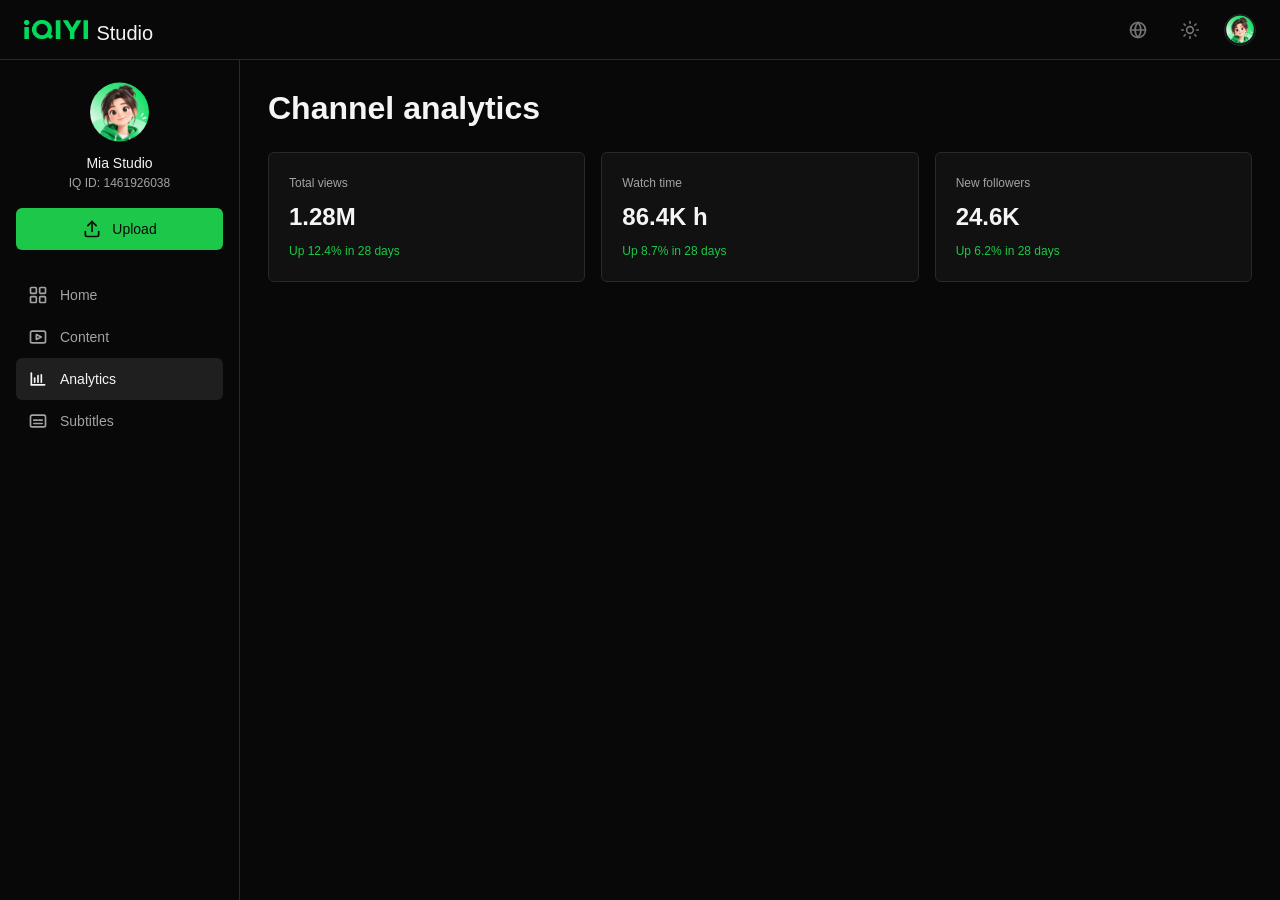
==== commit e4af6943: "Update Studio demo editing workflows" ====
--- a/analytics.html
+++ b/analytics.html
@@ -589,7 +589,6 @@
         border: 1px solid var(--color-border-subtle);
         border-radius: var(--radius-default);
         background: var(--color-bg-container);
-        box-shadow: var(--shadow-surface);
       }
 
       .metric-label {
--- a/design-system.css
+++ b/design-system.css
@@ -71,6 +71,7 @@
   --color-bg-selected: var(--brand-0);
   --color-bg-disabled: var(--neutral-2);
   --color-bg-inverse: var(--neutral-9);
+  --color-overlay-modal: color-mix(in srgb, var(--neutral-13) 45%, transparent);
   --color-border-default: var(--neutral-3);
   --color-border-subtle: var(--neutral-2);
   --color-border-strong: var(--neutral-4);
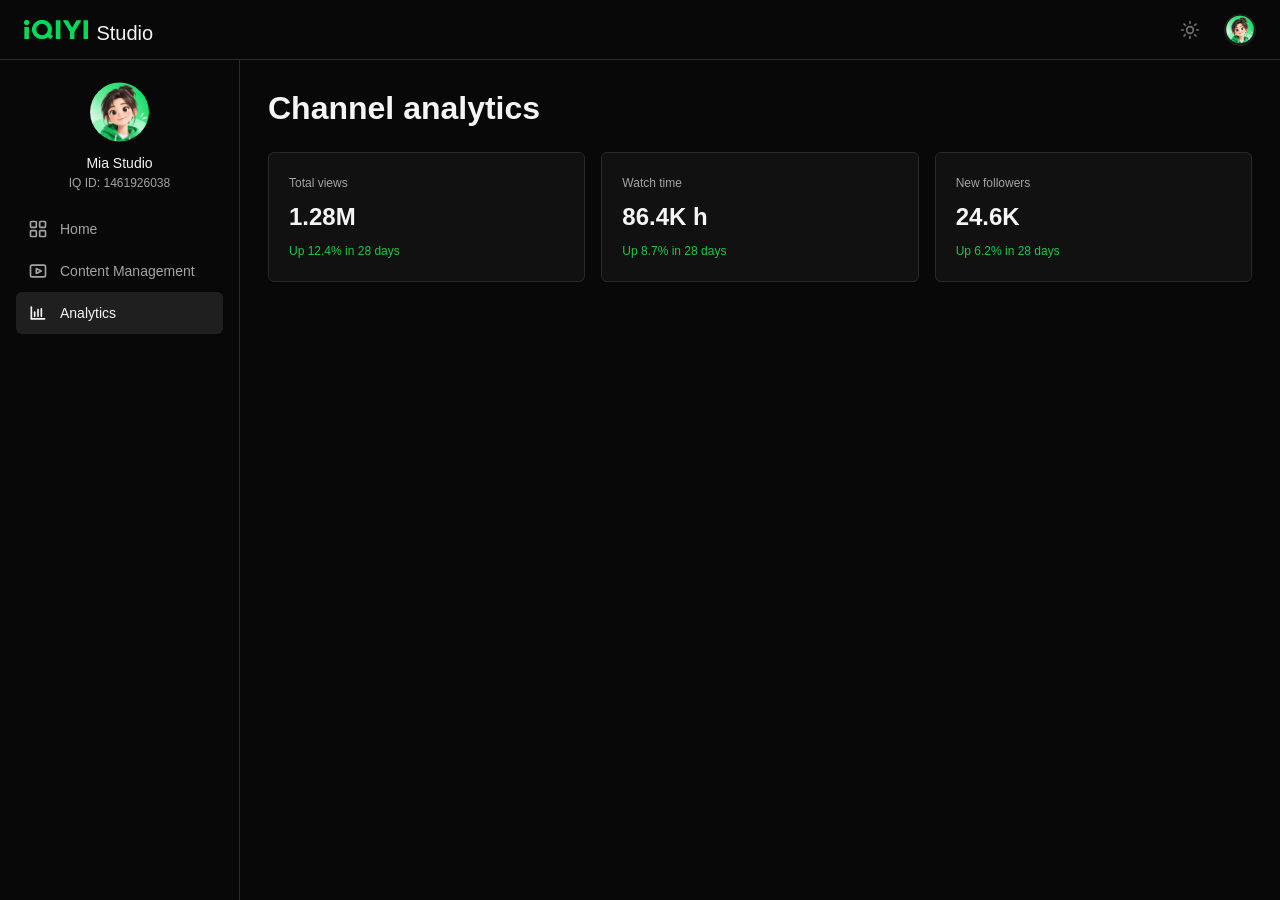
==== commit 2f88965f: "Refine Studio demo navigation and content table" ====
--- a/analytics.html
+++ b/analytics.html
@@ -117,6 +117,10 @@
         display: inline-flex;
       }
 
+      .topbar-actions > .language-switch {
+        display: none;
+      }
+
       .icon-button {
         width: 36px;
         height: 36px;
@@ -612,11 +616,11 @@
         font-weight: var(--text-caption-medium-weight);
       }
 
-      @media (max-width: 900px) {
+      @media (min-width: 768px) and (max-width: 900px) {
         .analytics-grid { grid-template-columns: 1fr; }
       }
 
-      @media (max-width: 720px) {
+      @media (min-width: 768px) and (max-width: 720px) {
         body {
           overflow: auto;
         }
@@ -803,7 +807,7 @@
                 <rect x="3" y="5" width="18" height="14" rx="2" />
                 <path d="m10 9 6 3-6 3V9Z" />
               </svg>
-              <span data-i18n="content">Content</span>
+              <span data-i18n="content">Content Management</span>
             </a>
           </li>
           <li>
@@ -875,7 +879,7 @@
           iqId: "IQ ID: 1461926038",
           upload: "Upload",
           dashboard: "Home",
-          content: "Content",
+          content: "Content Management",
           analytics: "Analytics",
           subtitles: "Subtitles",
           settings: "Settings",
@@ -896,7 +900,7 @@
           iqId: "IQ ID：1461926038",
           upload: "上传",
           dashboard: "首页",
-          content: "内容",
+          content: "内容管理",
           analytics: "数据分析",
           subtitles: "字幕",
           settings: "设置",
--- a/design-system.css
+++ b/design-system.css
@@ -268,3 +268,74 @@
 :focus-visible { outline: 0; box-shadow: var(--shadow-focus); }
 ::placeholder { color: var(--color-text-tertiary); }
 *:disabled, [aria-disabled="true"] { color: var(--color-text-disabled); }
+
+/* Studio is a desktop-only experience. Narrow viewports keep the desktop canvas. */
+html,
+body {
+  min-width: 768px;
+}
+
+/* Keep the implemented Studio destinations visible on every page. */
+.sidebar .upload-button,
+.sidebar .nav-list > li:not(:has(.nav-link[href="index.html"])):not(:has(.nav-link[href="content.html"])):not(:has(.nav-link[href="analytics.html"])) {
+  display: none !important;
+}
+
+@media (max-width: 1279px) {
+  .sidebar,
+  .edit-page .sidebar {
+    right: auto !important;
+    bottom: 0 !important;
+    width: 72px !important;
+    height: auto !important;
+    display: flex !important;
+    gap: 0 !important;
+    padding: 16px 12px !important;
+    border-right: 1px solid var(--color-border-subtle) !important;
+    border-bottom: 0 !important;
+  }
+
+  .sidebar-profile {
+    flex-direction: column !important;
+    justify-content: center !important;
+    padding: 0 0 12px !important;
+    text-align: center !important;
+  }
+
+  .sidebar-profile-avatar {
+    width: 40px !important;
+    height: 40px !important;
+  }
+
+  .sidebar-profile-copy,
+  .sidebar .nav-link span {
+    display: none !important;
+  }
+
+  .sidebar .nav-list {
+    display: grid !important;
+    grid-auto-flow: row !important;
+    grid-auto-columns: auto !important;
+    overflow: visible !important;
+    padding: 0 !important;
+  }
+
+  .sidebar .nav-link {
+    min-height: 48px !important;
+    justify-content: center !important;
+    gap: 0 !important;
+    padding: 0 !important;
+  }
+
+  .shell,
+  .edit-page .shell {
+    height: 100% !important;
+    padding-top: 60px !important;
+    padding-left: 72px !important;
+  }
+
+  .main-loading,
+  .edit-page .main-loading {
+    inset: 60px 0 0 72px !important;
+  }
+}
